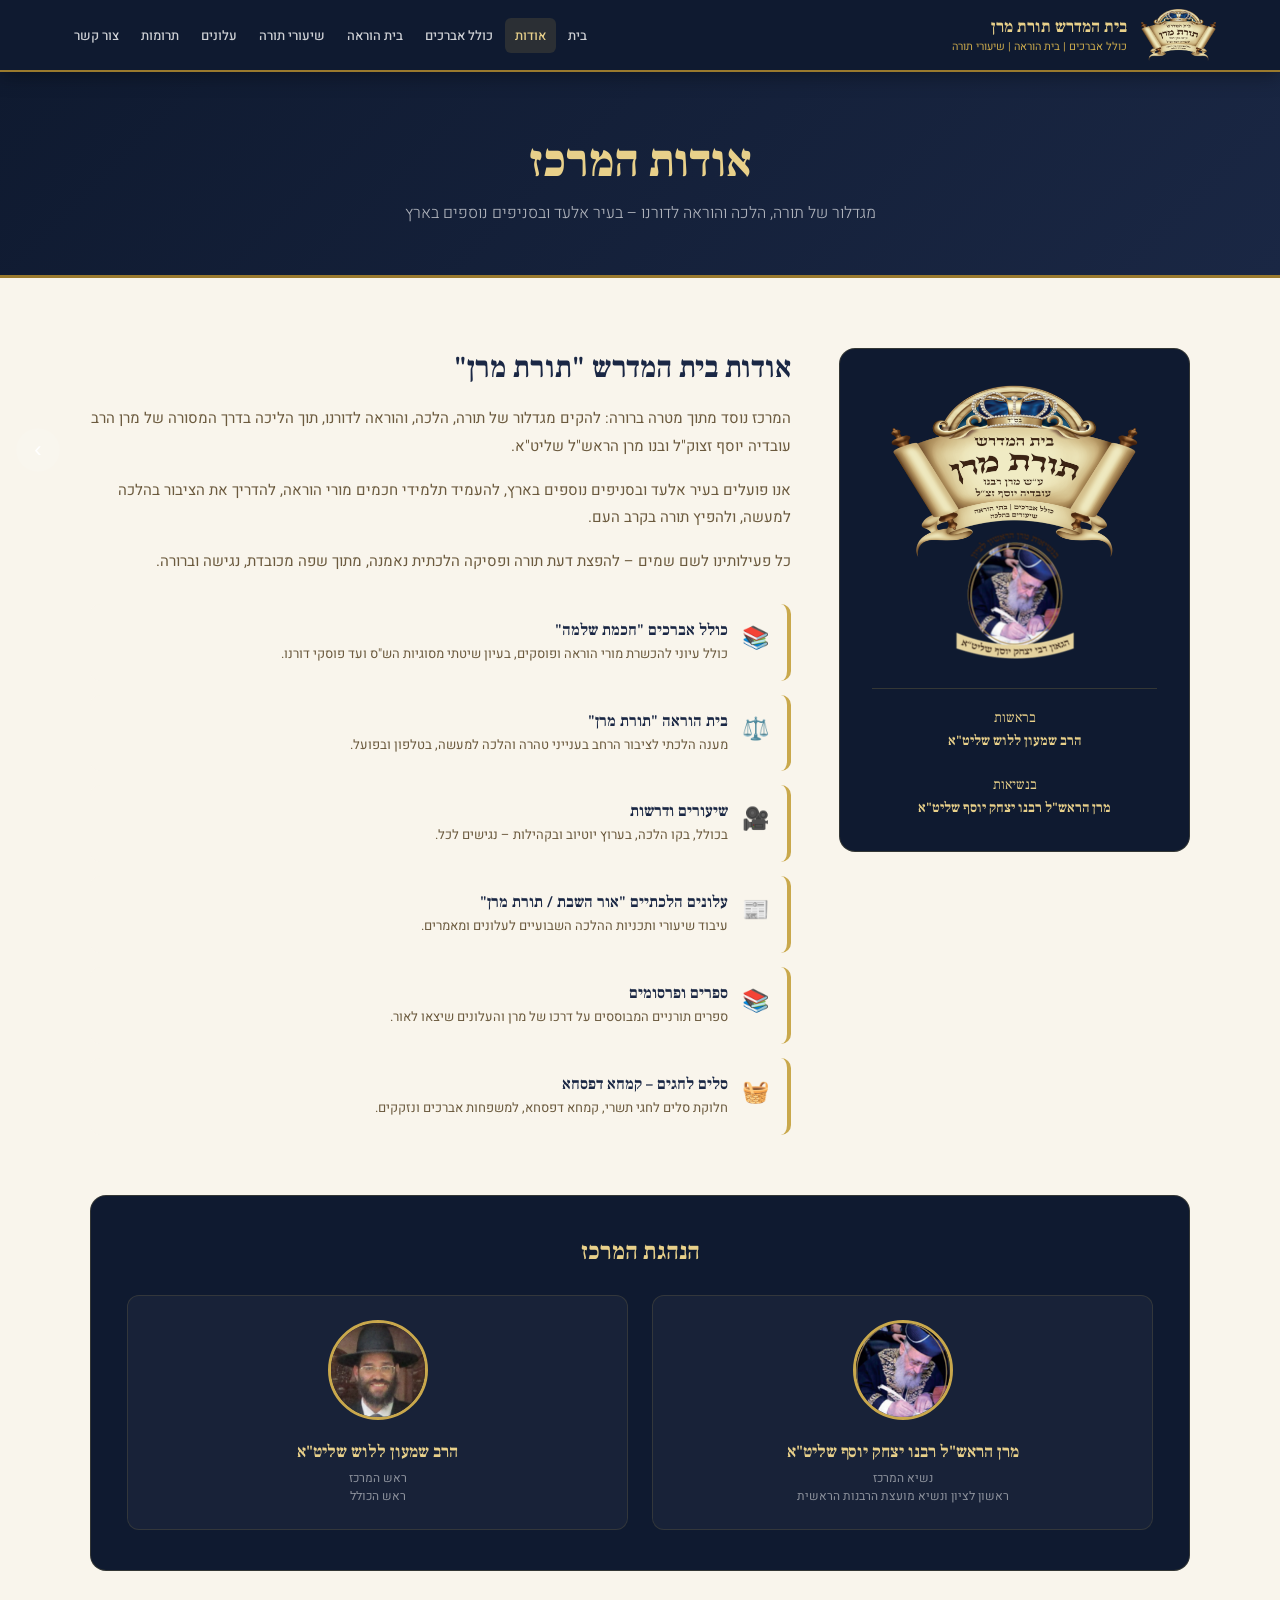
==== pages/about.html @ 1e3ee458 "Reorganize quote-banner sections in multiple pages for consistency" ====
<!DOCTYPE html>
<html lang="he" dir="rtl">
<head>
  <meta charset="UTF-8" />
  <meta name="viewport" content="width=device-width, initial-scale=1.0" />
  <title>אודות – בית המדרש תורת מרן</title>
  <link href="https://fonts.googleapis.com/css2?family=Frank+Ruhl+Libre:wght@300;400;500;700;900&family=Heebo:wght@300;400;500;600&display=swap" rel="stylesheet" />
  <link rel="stylesheet" href="../css/style.css" />
  <style>
    .about-section { padding: 70px 24px; }
    .about-grid {
      display: grid;
      grid-template-columns: 1fr 2fr;
      gap: 48px;
      align-items: start;
      margin-bottom: 60px;
    }
    .about-logo-wrap {
      background: var(--navy-dark);
      border-radius: 16px;
      padding: 32px;
      text-align: center;
      border: 1px solid rgba(201,168,76,0.2);
    }
    .about-logo-wrap img { width: 100%; max-width: 260px; height: auto; }
    .about-rabbi {
      margin-top: 20px;
      border-top: 1px solid rgba(201,168,76,0.2);
      padding-top: 18px;
    }
    .about-rabbi img {
      width: 110px; height: 110px;
      border-radius: 50%;
      object-fit: cover;
      border: 3px solid var(--gold);
      margin-bottom: 10px;
    }
    .about-rabbi p {
      color: var(--gold-light);
      font-family: 'Frank Ruhl Libre', serif;
      font-size: 14px;
      line-height: 1.6;
    }
    .about-text h2 {
      font-family: 'Frank Ruhl Libre', serif;
      font-size: 30px;
      color: var(--navy);
      margin-bottom: 18px;
      font-weight: 700;
    }
    .about-text p {
      font-size: 15px;
      color: var(--text-light);
      line-height: 1.85;
      margin-bottom: 16px;
    }
    .activities-list {
      margin-top: 28px;
      display: flex;
      flex-direction: column;
      gap: 14px;
    }
    .activity-row {
      display: flex;
      gap: 14px;
      align-items: flex-start;
      background: var(--cream);
      border-radius: 10px;
      padding: 16px 18px;
      border-right: 4px solid var(--gold);
    }
    .activity-row .icon { font-size: 22px; flex-shrink: 0; margin-top: 2px; }
    .activity-row h4 {
      font-family: 'Frank Ruhl Libre', serif;
      font-size: 16px;
      color: var(--navy);
      margin-bottom: 4px;
      font-weight: 700;
    }
    .activity-row p { font-size: 13px; color: var(--text-light); line-height: 1.6; margin: 0; }
    .leadership-section {
      background: var(--navy-dark);
      border-radius: 16px;
      padding: 40px 36px;
      margin-top: 48px;
      border: 1px solid rgba(201,168,76,0.2);
    }
    .leadership-section h3 {
      font-family: 'Frank Ruhl Libre', serif;
      font-size: 24px;
      color: var(--gold-light);
      margin-bottom: 28px;
      text-align: center;
    }
    .leaders-grid {
      display: grid;
      grid-template-columns: repeat(auto-fit, minmax(220px, 1fr));
      gap: 24px;
    }
    .leader-card {
      text-align: center;
      background: rgba(255,255,255,0.04);
      border-radius: 12px;
      padding: 24px 20px;
      border: 1px solid rgba(201,168,76,0.15);
    }
    .leader-card img {
      width: 100px; height: 100px;
      border-radius: 50%;
      object-fit: cover;
      border: 3px solid var(--gold);
      margin-bottom: 14px;
    }
    .leader-placeholder {
      width: 100px; height: 100px;
      border-radius: 50%;
      background: rgba(201,168,76,0.1);
      border: 3px solid var(--gold);
      margin: 0 auto 14px;
      display: flex;
      align-items: center;
      justify-content: center;
      font-size: 36px;
    }
    .leader-card h4 {
      font-family: 'Frank Ruhl Libre', serif;
      font-size: 17px;
      color: var(--gold-light);
      margin-bottom: 6px;
    }
    .leader-card p { font-size: 12px; color: rgba(255,255,255,0.5); line-height: 1.5; }
    @media (max-width: 768px) {
      .about-grid { grid-template-columns: 1fr; }
    }
  </style>

  <style>
  /* ══ PHOTO GALLERY SECTION ══ */
  .photos-section {
    padding: 70px 24px 80px;
    background: #ffffff;
  }
  .photos-grid {
    display: grid;
    grid-template-columns: repeat(auto-fill, minmax(260px, 1fr));
    gap: 20px;
    max-width: 1100px;
    margin: 0 auto;
  }
  .photo-card {
    border-radius: 14px;
    overflow: hidden;
    background: #0f1a30;
    border: 1px solid rgba(201,168,76,0.2);
    box-shadow: 0 2px 16px rgba(58,42,16,0.08);
    cursor: pointer;
    transition: transform 0.22s, box-shadow 0.22s;
    animation: fadeInUp 0.5s ease both;
  }
  @keyframes fadeInUp {
    from { opacity:0; transform:translateY(20px); }
    to   { opacity:1; transform:translateY(0); }
  }
  .photo-card:hover {
    transform: translateY(-5px);
    box-shadow: 0 14px 40px rgba(58,42,16,0.16);
    border-color: rgba(201,168,76,0.45);
  }
  .photo-thumb {
    width: 100%;
    aspect-ratio: 4/3;
    object-fit: cover;
    display: block;
    transition: transform 0.35s;
  }
  .photo-card:hover .photo-thumb { transform: scale(1.04); }
  .photo-info {
    padding: 14px 16px 16px;
    background: #fff;
  }
  .photo-info p {
    font-size: 13px;
    color: #6b5a3e;
    margin: 0;
    line-height: 1.5;
    font-family: 'Heebo', sans-serif;
  }
  /* Loading / empty states */
  .photos-loading, .photos-empty {
    text-align: center;
    padding: 50px;
    color: #6b5a3e;
    font-size: 15px;
    grid-column: 1 / -1;
  }
  .photos-spinner {
    width: 36px; height: 36px;
    border: 3px solid rgba(201,168,76,0.2);
    border-top-color: #c9a84c;
    border-radius: 50%;
    animation: spin 0.8s linear infinite;
    margin: 0 auto 14px;
  }
  @keyframes spin { to { transform: rotate(360deg); } }
  /* Lightbox */
  .photo-lightbox {
    display: none; position: fixed; inset: 0;
    background: rgba(10,16,32,0.95); z-index: 9999;
    align-items: center; justify-content: center;
    flex-direction: column; gap: 14px;
  }
  .photo-lightbox.open { display: flex; }
  .photo-lightbox-img {
    max-width: 90vw; max-height: 82vh;
    border-radius: 10px;
    box-shadow: 0 0 80px rgba(0,0,0,0.7);
    object-fit: contain;
  }
  .photo-lightbox-caption {
    color: rgba(255,255,255,0.75);
    font-size: 14px;
    font-family: 'Heebo', sans-serif;
    text-align: center;
    max-width: 600px;
    padding: 0 16px;
  }
  .photo-lightbox-close {
    position: fixed; top: 18px; left: 22px;
    background: rgba(255,255,255,0.1);
    color: #fff; font-size: 20px; border: none;
    border-radius: 50%; width: 40px; height: 40px;
    cursor: pointer; display: flex; align-items: center; justify-content: center;
    transition: background 0.18s; z-index: 10000;
  }
  .photo-lightbox-close:hover { background: rgba(255,255,255,0.25); }
  .photo-lightbox-nav {
    position: fixed; top: 50%; transform: translateY(-50%);
    background: rgba(255,255,255,0.1); color: #fff;
    border: none; font-size: 22px; width: 44px; height: 44px;
    border-radius: 50%; cursor: pointer; display: flex;
    align-items: center; justify-content: center;
    transition: background 0.18s; z-index: 10000;
  }
  .photo-lightbox-nav:hover { background: rgba(201,168,76,0.3); }
  .photo-lightbox-prev { right: 16px; }
  .photo-lightbox-next { left: 16px; }
  @media (max-width: 600px) {
    .photos-grid { grid-template-columns: repeat(2, 1fr); gap: 12px; }
  }
  </style>
</head>
<body>
  <div id="seasonal-banner" style="display:none;"></div>

  <header class="site-header">
    <nav class="navbar">
      <div class="logo">
        <img src="../images/logo.png" alt="תורת מרן" class="logo-img" onerror="this.style.display='none'" />
        <div>
          <span class="logo-text">בית המדרש תורת מרן</span>
          <span class="logo-sub">כולל אברכים | בית הוראה | שיעורי תורה</span>
        </div>
      </div>
      <ul class="nav-links">
        <li><a href="../index.html">בית</a></li>
        <li><a href="about.html" class="active">אודות</a></li>
        <li><a href="kollel.html">כולל אברכים</a></li>
        <li><a href="beit-horaah.html">בית הוראה</a></li>
        <li><a href="shiurim.html">שיעורי תורה</a></li>
        <li><a href="alonot.html">עלונים</a></li>
        <li><a href="donations.html">תרומות</a></li>
        <li><a href="contact.html">צור קשר</a></li>
      </ul>
      <button class="hamburger" onclick="document.getElementById('mobileMenu').classList.toggle('open')">☰</button>
    </nav>
    <div class="mobile-menu" id="mobileMenu">
      <a href="../index.html">בית</a>
      <a href="about.html">אודות</a>
      <a href="kollel.html">כולל אברכים</a>
      <a href="beit-horaah.html">בית הוראה</a>
      <a href="shiurim.html">שיעורי תורה</a>
      <a href="alonot.html">עלונים</a>
      <a href="donations.html">תרומות</a>
      <a href="contact.html">צור קשר</a>
    </div>
  </header>

  <div class="page-hero">
    <h1>אודות המרכז</h1>
    <p>מגדלור של תורה, הלכה והוראה לדורנו – בעיר אלעד ובסניפים נוספים בארץ</p>
  </div>

  <section class="about-section">
    <div class="container">

      <div class="about-grid">
        <div class="about-logo-wrap">
          <img src="../images/logo-full.png" alt="תורת מרן" onerror="this.src='../images/logo.png'" />
          <div class="about-rabbi">
            <img src="../images/h.png" alt="הרב שמעון ללוש" onerror="this.style.display='none'" />
            <p>
              בראשות<br/>
              <strong>הרב שמעון ללוש שליט"א</strong><br/>
              <br/>
              בנשיאות<br/>
              <strong>מרן הראש"ל רבנו יצחק יוסף שליט"א</strong>
            </p>
          </div>
        </div>

        <div class="about-text">
          <h2>אודות בית המדרש "תורת מרן"</h2>
          <p data-cms="about_p1">
            המרכז נוסד מתוך מטרה ברורה: להקים מגדלור של תורה, הלכה, והוראה לדורנו, תוך הליכה
            בדרך המסורה של מרן הרב עובדיה יוסף זצוק"ל ובנו מרן הראש"ל שליט"א.
          </p>
          <p>
            אנו פועלים בעיר אלעד ובסניפים נוספים בארץ, להעמיד תלמידי חכמים מורי הוראה,
            להדריך את הציבור בהלכה למעשה, ולהפיץ תורה בקרב העם.
          </p>
          <p>
            כל פעילותינו לשם שמים – להפצת דעת תורה ופסיקה הלכתית נאמנה, מתוך שפה מכובדת,
            נגישה וברורה.
          </p>

          <div class="activities-list">
            <div class="activity-row">
              <div class="icon">📚</div>
              <div>
                <h4>כולל אברכים "חכמת שלמה"</h4>
                <p>כולל עיוני להכשרת מורי הוראה ופוסקים, בעיון שיטתי מסוגיות הש"ס ועד פוסקי דורנו.</p>
              </div>
            </div>
            <div class="activity-row">
              <div class="icon">⚖️</div>
              <div>
                <h4>בית הוראה "תורת מרן"</h4>
                <p>מענה הלכתי לציבור הרחב בענייני טהרה והלכה למעשה, בטלפון ובפועל.</p>
              </div>
            </div>
            <div class="activity-row">
              <div class="icon">🎥</div>
              <div>
                <h4>שיעורים ודרשות</h4>
                <p>בכולל, בקו הלכה, בערוץ יוטיוב ובקהילות – נגישים לכל.</p>
              </div>
            </div>
            <div class="activity-row">
              <div class="icon">📰</div>
              <div>
                <h4>עלונים הלכתיים "אור השבת / תורת מרן"</h4>
                <p>עיבוד שיעורי ותכניות ההלכה השבועיים לעלונים ומאמרים.</p>
              </div>
            </div>
            <div class="activity-row">
              <div class="icon">📚</div>
              <div>
                <h4>ספרים ופרסומים</h4>
                <p>ספרים תורניים המבוססים על דרכו של מרן והעלונים שיצאו לאור.</p>
              </div>
            </div>
            <div class="activity-row">
              <div class="icon">🧺</div>
              <div>
                <h4>סלים לחגים – קמחא דפסחא</h4>
                <p>חלוקת סלים לחגי תשרי, קמחא דפסחא, למשפחות אברכים ונזקקים.</p>
              </div>
            </div>
          </div>
        </div>
      </div>

      <div class="leadership-section">
        <h3>הנהגת המרכז</h3>
        <div class="leaders-grid">
          <div class="leader-card">
            <img src="../images/hh.png" alt="מרן הראש"ל" onerror="this.style.display='none'; this.nextElementSibling.style.display='flex';" />
            <div class="leader-placeholder" style="display:none;">
                <img src="../images/hh.png" alt="מרן הראש"ל" />
            </div>
            <h4>מרן הראש"ל רבנו יצחק יוסף שליט"א</h4>
            <p>נשיא המרכז<br/>ראשון לציון ונשיא מועצת הרבנות הראשית</p>
          </div>
          <div class="leader-card">
            <img src="../images/h.jpg" alt="הרב שמעון ללוש" onerror="this.style.display='none'; this.nextElementSibling.style.display='flex';" />
            <div class="leader-placeholder" style="display:none;">
                <img src="../images/h.jpg" alt="הרב שמעון ללוש" />
            </div>
            <h4>הרב שמעון ללוש שליט"א</h4>
            <p>ראש המרכז<br/>ראש הכולל</p>
          </div>
        </div>
      </div>

    </div>
  </section><button class="photo-lightbox-nav photo-lightbox-next" onclick="navLightbox(-1)">&#8250;</button>
  </div>


  <!-- ══ גלריית תמונות ══ -->
  <section class="photos-section" id="photosSection" style="display:none">
    <div class="container">
      <div class="section-title">
        <span class="ornament">❧</span>
        <h2>גלריית תמונות</h2>
        <span class="ornament">❧</span>
      </div>
      <div class="photos-grid" id="photosGrid">
        <div class="photos-loading">
          <div class="photos-spinner"></div>
          <p>טוען תמונות...</p>
        </div>
      </div>
    </div>
  </section>

  <!-- Photo Lightbox -->
  <div class="photo-lightbox" id="photoLightbox">
    <button class="photo-lightbox-close" onclick="closeLightbox()">✕</button>
    <button class="photo-lightbox-nav photo-lightbox-prev" onclick="navLightbox(1)">&#8249;</button>
    <img class="photo-lightbox-img" id="lightboxImg" src="" alt="" />
    <div class="photo-lightbox-caption" id="lightboxCaption"></div>

  <section class="quote-banner">
    <div class="container">
      <blockquote>
        "ואהבת לרעך כמוך"
        <cite>– ויקרא יט, יח</cite>
      </blockquote>
    </div>
  </section><footer class="site-footer">
    <div class="container">
      <div class="footer-logo">בית המדרש תורת מרן</div>
      <p class="footer-tagline">מרכז תורני-הלכתי בעיר אלעד</p>
      <div class="footer-links">
        <a href="../index.html">בית</a>
        <a href="about.html">אודות</a>
        <a href="shiurim.html">שיעורים</a>
        <a href="alonot.html">עלונים</a>
        <a href="donations.html">תרומות</a>
        <a href="contact.html">צור קשר</a>
      </div>
      <p class="footer-copy">טלפון: 03-313-7547 | <a href="mailto:toratmaran033137547@gmail.com">toratmaran033137547@gmail.com</a></p>
    </div>
  </footer>


  <script>
  // ══ גלריית תמונות – about ══
  (function() {
    const PAGE_KEY   = 'about';
    const IMAGES_CSV = 'https://docs.google.com/spreadsheets/d/e/2PACX-1vS-o4pDAAROiApJOKr16R1hsAQuiH7ccgVjTMAn-ZsYzy0AW2-geNGnjv5qLjwx9sRQc_0GjUar5Hw9/pub?gid=294437223&single=true&output=csv';
    let galleryItems = [];
    let currentIdx   = 0;

    function parseCSVLine(line) {
      const r=[]; let c='',q=false;
      for(let i=0;i<line.length;i++){
        const ch=line[i];
        if(ch==='"'){if(q&&line[i+1]==='"'){c+='"';i++;}else q=!q;}
        else if(ch===','&&!q){r.push(c);c='';}
        else c+=ch;
      }
      r.push(c); return r;
    }

    function toDirectUrl(url) {
      const m = url.match(/\/file\/d\/([a-zA-Z0-9_-]+)/);
      if (m) return 'https://images.weserv.nl/?url=drive.google.com/uc%3Fexport%3Dview%26id%3D' + m[1] + '&w=900&q=85';
      return url;
    }

    window.openLightboxPhoto = function(idx) {
      currentIdx = idx;
      const item = galleryItems[idx];
      document.getElementById('lightboxImg').src = item.url;
      document.getElementById('lightboxCaption').textContent = item.alt;
      document.getElementById('photoLightbox').classList.add('open');
    };
    window.closeLightbox = function() {
      document.getElementById('photoLightbox').classList.remove('open');
    };
    window.navLightbox = function(dir) {
      currentIdx = (currentIdx + dir + galleryItems.length) % galleryItems.length;
      const item = galleryItems[currentIdx];
      document.getElementById('lightboxImg').src = item.url;
      document.getElementById('lightboxCaption').textContent = item.alt;
    };
    document.getElementById('photoLightbox').addEventListener('click', function(e){
      if(e.target===this) closeLightbox();
    });
    document.addEventListener('keydown', function(e){
      if(!document.getElementById('photoLightbox').classList.contains('open')) return;
      if(e.key==='Escape') closeLightbox();
      if(e.key==='ArrowRight') navLightbox(1);
      if(e.key==='ArrowLeft') navLightbox(-1);
    });

    async function loadPhotos() {
      try {
        const res = await fetch(IMAGES_CSV + '&t=' + Date.now());
        if (!res.ok) return;
        const lines = (await res.text()).trim().split(/\r?\n/);
        const rows = lines.slice(1)
          .map(l => parseCSVLine(l))
          .filter(c => (c[0]||'').trim().toLowerCase() === PAGE_KEY && (c[1]||'').trim())
          .sort((a,b) => parseInt(a[3]||99) - parseInt(b[3]||99));

        if (!rows.length) return;

        document.getElementById('photosSection').style.display = 'block';
        const grid = document.getElementById('photosGrid');
        grid.innerHTML = '';

        galleryItems = rows.map(row => ({
          url: toDirectUrl((row[1]||'').trim()),
          alt: (row[2]||'').trim()
        }));

        galleryItems.forEach((item, i) => {
          const card = document.createElement('div');
          card.className = 'photo-card';
          card.style.animationDelay = (i * 0.07) + 's';
          card.innerHTML = '<img class="photo-thumb" src="' + item.url + '" alt="' + item.alt + '" loading="lazy"'
            + ' onerror="this.closest(&apos;.photo-card&apos;).style.display=&apos;none&apos;" />'
            + (item.alt ? '<div class="photo-info"><p>' + item.alt + '</p></div>' : '');
          card.addEventListener('click', () => openLightboxPhoto(i));
          grid.appendChild(card);
        });
      } catch(e) {
        document.getElementById('photosSection').style.display = 'none';
      }
    }

    loadPhotos();
  })();
  </script>
  <script src="../cms.js"></script>
</body>
</html>
---- css/style.css ----
/* ════════════════════════════════════════
   CSS משותף – בית המדרש תורת מרן
   ════════════════════════════════════════ */

:root {
  --gold:        #c9a84c;
  --gold-light:  #e8d08a;
  --gold-dark:   #9a7a2e;
  --navy:        #1a2744;
  --navy-dark:   #0f1a30;
  --navy-mid:    #243057;
  --cream:       #f9f5ec;
  --cream-dark:  #f0e8d0;
  --text:        #2a1f0e;
  --text-light:  #6b5a3e;
  --white:       #ffffff;
}

* { margin: 0; padding: 0; box-sizing: border-box; }

body {
  font-family: 'Heebo', sans-serif;
  background: var(--cream);
  color: var(--text);
  direction: rtl;
}

/* ── HEADER ── */
.site-header {
  background: var(--navy-dark);
  position: sticky;
  top: 0;
  z-index: 100;
  box-shadow: 0 2px 20px rgba(0,0,0,0.4);
  border-bottom: 2px solid var(--gold-dark);
}
.navbar {
  max-width: 1200px;
  margin: 0 auto;
  padding: 0 24px;
  display: flex;
  align-items: center;
  justify-content: space-between;
  height: 70px;
}
.logo { display: flex; align-items: center; gap: 14px; }
.logo-img { height: 52px; width: auto; }
.logo-text {
  font-family: 'Frank Ruhl Libre', serif;
  font-size: 17px;
  font-weight: 700;
  color: var(--gold-light);
  display: block;
}
.logo-sub {
  font-size: 11px;
  color: var(--gold);
  font-weight: 400;
  display: block;
}
.nav-links { display: flex; list-style: none; gap: 2px; }
.nav-links a {
  text-decoration: none;
  color: rgba(255,255,255,0.8);
  font-size: 13px;
  font-weight: 500;
  padding: 8px 10px;
  border-radius: 6px;
  transition: all 0.18s;
  white-space: nowrap;
}
.nav-links a:hover, .nav-links a.active {
  background: rgba(201,168,76,0.15);
  color: var(--gold-light);
}
.hamburger {
  display: none;
  background: none;
  border: none;
  color: var(--gold-light);
  font-size: 24px;
  cursor: pointer;
}
.mobile-menu {
  display: none;
  flex-direction: column;
  background: var(--navy-dark);
  border-top: 1px solid rgba(201,168,76,0.2);
}
.mobile-menu.open { display: flex; }
.mobile-menu a {
  color: rgba(255,255,255,0.85);
  text-decoration: none;
  padding: 14px 24px;
  font-size: 15px;
  border-bottom: 1px solid rgba(255,255,255,0.05);
}

/* ── PAGE HERO ── */
.page-hero {
  background: linear-gradient(135deg, var(--navy-dark), var(--navy));
  padding: 60px 24px 50px;
  text-align: center;
  border-bottom: 3px solid var(--gold-dark);
}
.page-hero h1 {
  font-family: 'Frank Ruhl Libre', serif;
  font-size: clamp(28px, 5vw, 46px);
  font-weight: 900;
  color: var(--gold-light);
  margin-bottom: 10px;
}
.page-hero p {
  color: rgba(255,255,255,0.65);
  font-size: 16px;
  font-weight: 300;
}

/* ── CONTAINER ── */
.container { max-width: 1100px; margin: 0 auto; }

/* ── SECTION TITLE ── */
.section-title { text-align: center; margin-bottom: 48px; }
.section-title h2 {
  font-family: 'Frank Ruhl Libre', serif;
  font-size: clamp(24px, 4vw, 34px);
  font-weight: 700;
  color: var(--navy);
  margin-bottom: 8px;
}
.section-title .ornament { color: var(--gold); font-size: 20px; margin: 0 10px; }
.section-title p { color: var(--text-light); font-size: 15px; max-width: 500px; margin: 0 auto; }

/* ── BUTTONS ── */
.btn-primary {
  background: linear-gradient(135deg, var(--gold-dark), var(--gold));
  color: var(--navy-dark);
  text-decoration: none;
  padding: 13px 32px;
  border-radius: 50px;
  font-size: 15px;
  font-weight: 700;
  font-family: 'Heebo', sans-serif;
  transition: all 0.22s;
  box-shadow: 0 4px 18px rgba(201,168,76,0.3);
  border: none;
  cursor: pointer;
  display: inline-block;
}
.btn-primary:hover { transform: translateY(-2px); box-shadow: 0 8px 28px rgba(201,168,76,0.4); }

.btn-secondary {
  background: transparent;
  color: var(--gold-dark);
  text-decoration: none;
  padding: 12px 32px;
  border-radius: 50px;
  font-size: 15px;
  font-weight: 600;
  font-family: 'Heebo', sans-serif;
  border: 1.5px solid rgba(201,168,76,0.5);
  transition: all 0.22s;
  display: inline-block;
}
.btn-secondary:hover { border-color: var(--gold); background: rgba(201,168,76,0.08); }

/* ── QUOTE BANNER ── */
.quote-banner {
  background: linear-gradient(135deg, var(--navy-dark), var(--navy));
  padding: 55px 24px;
  text-align: center;
}
.quote-banner blockquote {
  font-family: 'Frank Ruhl Libre', serif;
  font-size: clamp(20px, 3.5vw, 32px);
  color: var(--gold-light);
  font-weight: 700;
}
.quote-banner cite {
  display: block;
  font-size: 13px;
  color: rgba(255,255,255,0.45);
  font-style: normal;
  margin-top: 8px;
  font-family: 'Heebo', sans-serif;
}

/* ── CONTACT ── */
.contact-section { padding: 70px 24px; }
.contact-grid {
  display: grid;
  grid-template-columns: 1fr 1.5fr;
  gap: 48px;
  align-items: start;
}
.contact-info h2 {
  font-family: 'Frank Ruhl Libre', serif;
  font-size: 26px;
  color: var(--navy);
  margin-bottom: 14px;
}
.contact-info p { color: var(--text-light); line-height: 1.7; margin-bottom: 24px; font-size: 15px; }
.contact-detail {
  display: flex;
  align-items: center;
  gap: 12px;
  margin-bottom: 14px;
  font-size: 15px;
  color: var(--text);
}
.contact-detail .icon { font-size: 20px; }

.contact-form {
  background: var(--white);
  border-radius: 16px;
  padding: 36px 32px;
  box-shadow: 0 4px 24px rgba(58,42,16,0.08);
  border: 1px solid rgba(201,168,76,0.15);
}
.form-group { margin-bottom: 18px; }
.form-group label {
  display: block;
  font-size: 13px;
  font-weight: 600;
  color: var(--text);
  margin-bottom: 7px;
}
.form-group input,
.form-group select,
.form-group textarea {
  width: 100%;
  border: 1.5px solid rgba(201,168,76,0.25);
  background: var(--cream);
  padding: 11px 14px;
  border-radius: 8px;
  font-size: 14px;
  font-family: 'Heebo', sans-serif;
  color: var(--text);
  outline: none;
  transition: border 0.18s;
  direction: rtl;
}
.form-group input:focus,
.form-group select:focus,
.form-group textarea:focus { border-color: var(--gold); background: #fff; }
.form-group textarea { height: 130px; resize: vertical; }
.form-submit { width: 100%; margin-top: 6px; }
.success-message {
  background: #e8f5e9;
  color: #2e7d32;
  border-radius: 8px;
  padding: 14px;
  margin-top: 14px;
  font-size: 14px;
  text-align: center;
}

/* ── FOOTER ── */
.site-footer {
  background: var(--navy-dark);
  padding: 44px 24px 24px;
  text-align: center;
  border-top: 2px solid var(--gold-dark);
}
.footer-logo {
  font-family: 'Frank Ruhl Libre', serif;
  font-size: 19px;
  color: var(--gold-light);
  margin-bottom: 6px;
}
.footer-tagline { font-size: 12px; color: rgba(255,255,255,0.5); margin-bottom: 18px; }
.footer-links {
  display: flex;
  flex-wrap: wrap;
  justify-content: center;
  gap: 6px 18px;
  margin-bottom: 20px;
}
.footer-links a { color: rgba(255,255,255,0.55); text-decoration: none; font-size: 13px; transition: color 0.18s; }
.footer-links a:hover { color: var(--gold); }
.footer-copy { font-size: 11px; color: rgba(255,255,255,0.3); }
.footer-copy a { color: var(--gold-dark); }

/* ── VIDEO LIGHTBOX ── */
.video-lightbox {
  display: none;
  position: fixed;
  inset: 0;
  background: rgba(0,0,0,0.92);
  z-index: 999;
  align-items: center;
  justify-content: center;
}
.video-lightbox.open { display: flex; }
.lightbox-inner {
  position: relative;
  width: min(900px, 94vw);
  aspect-ratio: 16/9;
}
.lightbox-inner iframe { width: 100%; height: 100%; border: none; border-radius: 8px; }
.lightbox-close {
  position: absolute;
  top: -40px;
  left: 0;
  background: none;
  border: none;
  color: white;
  font-size: 28px;
  cursor: pointer;
}

/* ── SHIURIM ── */
.shiurim-section { padding: 70px 24px; }
.shiurim-grid {
  display: grid;
  grid-template-columns: repeat(auto-fill, minmax(300px, 1fr));
  gap: 24px;
}
.shiur-card {
  background: var(--white);
  border-radius: 14px;
  overflow: hidden;
  border: 1px solid rgba(201,168,76,0.15);
  transition: all 0.25s;
  box-shadow: 0 2px 12px rgba(58,42,16,0.06);
}
.shiur-card:hover { transform: translateY(-4px); box-shadow: 0 10px 32px rgba(58,42,16,0.12); }
.video-container {
  position: relative;
  padding-top: 56.25%;
  background: var(--navy-dark);
  overflow: hidden;
}
.video-placeholder {
  position: absolute;
  inset: 0;
  display: flex;
  flex-direction: column;
  align-items: center;
  justify-content: center;
  gap: 8px;
  color: rgba(255,255,255,0.4);
  font-size: 13px;
}
.play-icon { font-size: 36px; color: var(--gold); }
.shiur-info { padding: 18px 20px; }
.shiur-info h3 {
  font-family: 'Frank Ruhl Libre', serif;
  font-size: 16px;
  color: var(--navy);
  margin-bottom: 8px;
  font-weight: 700;
}
.shiur-info p { font-size: 13px; color: var(--text-light); line-height: 1.6; }
.meta-tags { display: flex; flex-wrap: wrap; gap: 6px; margin-bottom: 8px; }
.meta-tag {
  background: var(--cream);
  border: 1px solid rgba(201,168,76,0.22);
  border-radius: 20px;
  padding: 2px 10px;
  font-size: 11px;
  color: var(--text-light);
}
.meta-tag.lecturer { border-color: rgba(201,168,76,0.5); color: var(--gold-dark); background: #fdf9ec; }

/* ── CONTROLS BAR ── */
.controls-bar {
  background: var(--white);
  border-bottom: 1px solid rgba(201,168,76,0.2);
  padding: 14px 0;
  position: sticky;
  top: 70px;
  z-index: 50;
  box-shadow: 0 2px 10px rgba(58,42,16,0.06);
}
.controls-inner {
  max-width: 1100px;
  margin: 0 auto;
  padding: 0 24px;
  display: flex;
  flex-wrap: wrap;
  gap: 10px;
  align-items: center;
  justify-content: space-between;
}
.controls-right { display: flex; flex-wrap: wrap; gap: 8px; align-items: center; }
.controls-label { font-size: 13px; color: var(--text-light); font-weight: 600; }
.sort-btn-group {
  display: flex;
  gap: 3px;
  background: var(--cream);
  border: 1px solid rgba(201,168,76,0.25);
  border-radius: 8px;
  padding: 3px;
}
.sort-btn {
  border: none;
  background: transparent;
  padding: 6px 12px;
  border-radius: 6px;
  font-size: 13px;
  font-family: 'Heebo', sans-serif;
  cursor: pointer;
  color: var(--text-light);
  transition: all 0.18s;
}
.sort-btn.active { background: var(--gold); color: var(--navy-dark); font-weight: 700; }
.filter-select, .search-input {
  border: 1px solid rgba(201,168,76,0.3);
  background: var(--cream);
  padding: 8px 12px;
  border-radius: 8px;
  font-size: 13px;
  font-family: 'Heebo', sans-serif;
  color: var(--text);
  outline: none;
  transition: border 0.18s;
  direction: rtl;
}
.filter-select:focus, .search-input:focus { border-color: var(--gold); }
.search-input { min-width: 180px; }
.filter-select { min-width: 150px; }
.results-count { font-size: 13px; color: var(--text-light); white-space: nowrap; }
.load-more-wrap { display: flex; justify-content: center; padding: 16px 0 48px; }
.load-more-btn {
  background: var(--navy);
  color: var(--gold-light);
  border: none;
  padding: 13px 40px;
  border-radius: 50px;
  font-size: 15px;
  font-family: 'Heebo', sans-serif;
  font-weight: 700;
  cursor: pointer;
  transition: all 0.2s;
}
.load-more-btn:hover { background: var(--gold); color: var(--navy-dark); }

/* ── STATES ── */
.loading-state, .empty-state, .error-state {
  text-align: center;
  padding: 60px 20px;
  grid-column: 1/-1;
}
.loading-spinner {
  width: 44px; height: 44px;
  border: 3px solid rgba(201,168,76,0.2);
  border-top-color: var(--gold);
  border-radius: 50%;
  animation: spin 0.8s linear infinite;
  margin: 0 auto 16px;
}
@keyframes spin { to { transform: rotate(360deg); } }
.loading-state p, .empty-state p { color: var(--text-light); font-size: 16px; }
.error-state p { color: #c0392b; }
.retry-btn {
  margin-top: 14px;
  background: var(--navy);
  color: var(--gold-light);
  border: none;
  padding: 10px 28px;
  border-radius: 50px;
  font-size: 14px;
  font-family: 'Heebo', sans-serif;
  cursor: pointer;
}

/* ── RESPONSIVE ── */
@media (max-width: 768px) {
  .nav-links { display: none; }
  .hamburger { display: block; }
  .contact-grid { grid-template-columns: 1fr; }
  .search-input, .filter-select { min-width: 0; width: 100%; }
  .controls-right { flex-direction: column; align-items: flex-start; }
}
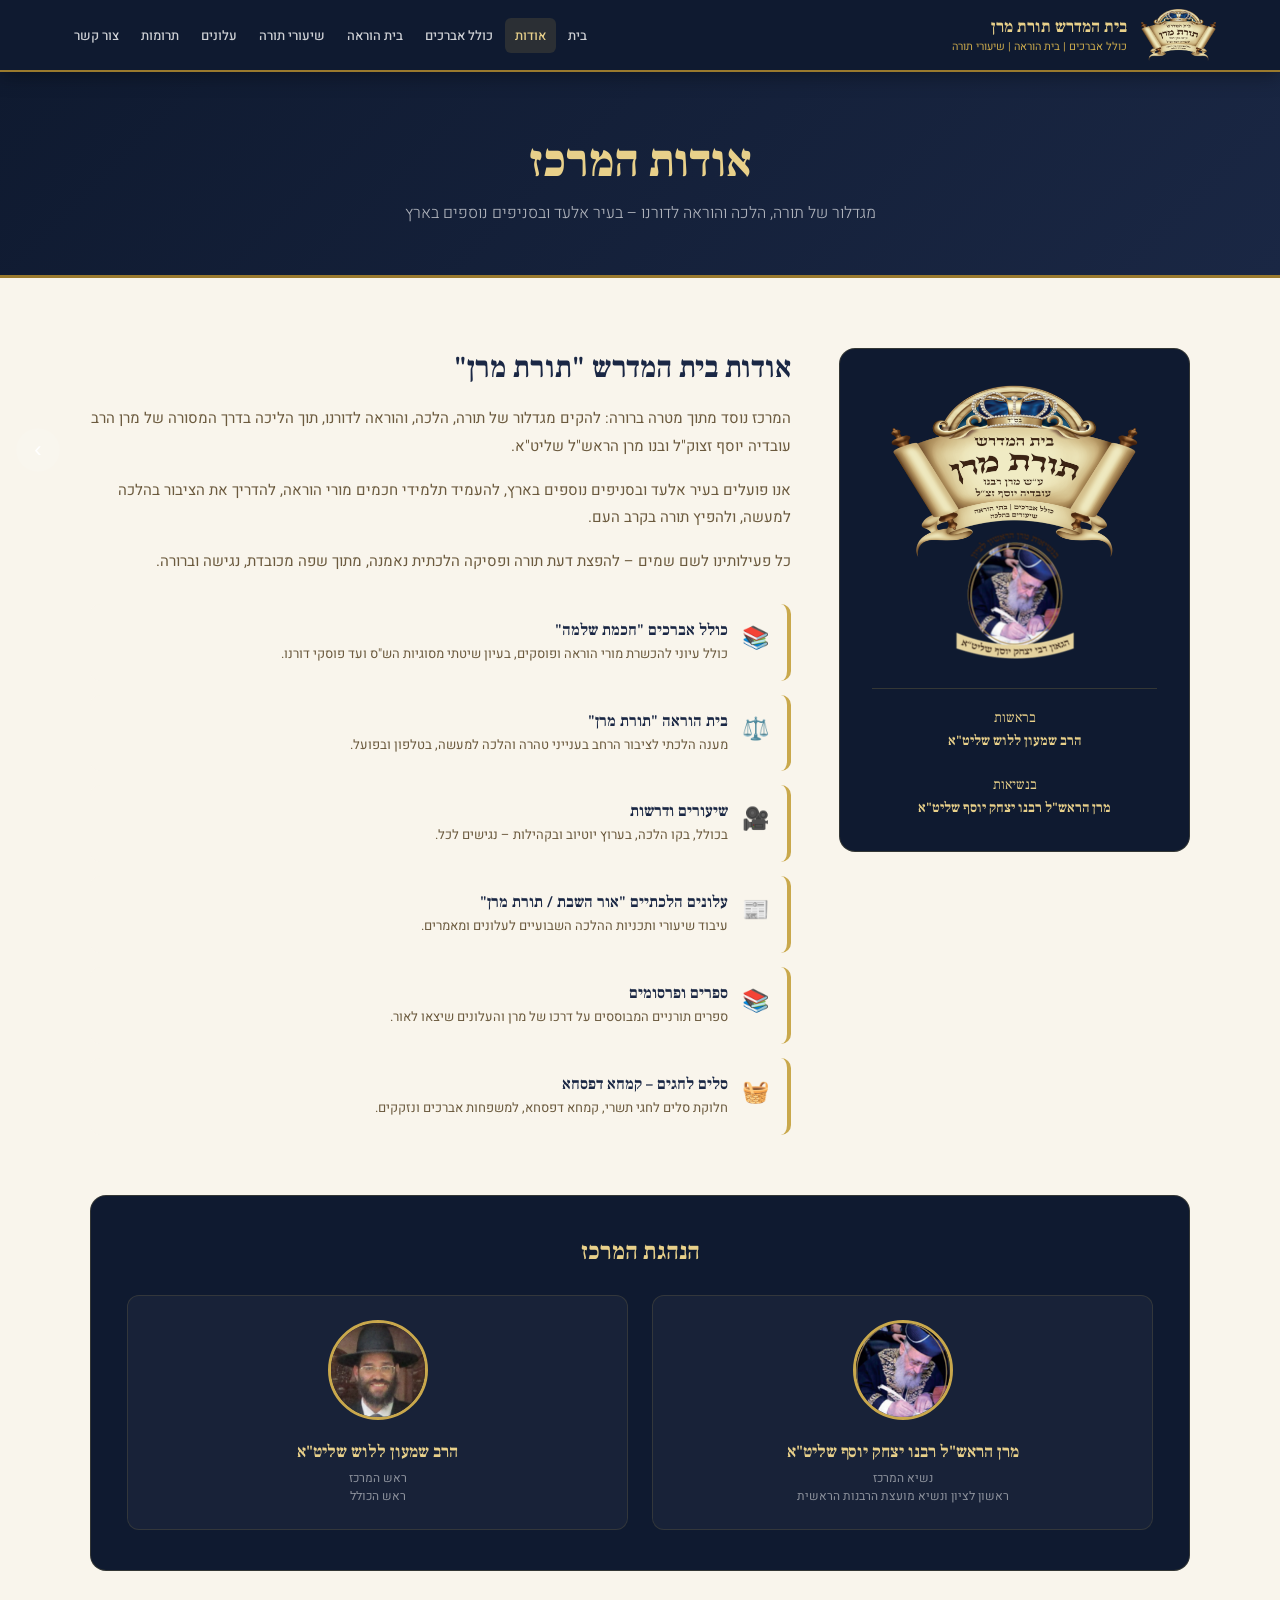
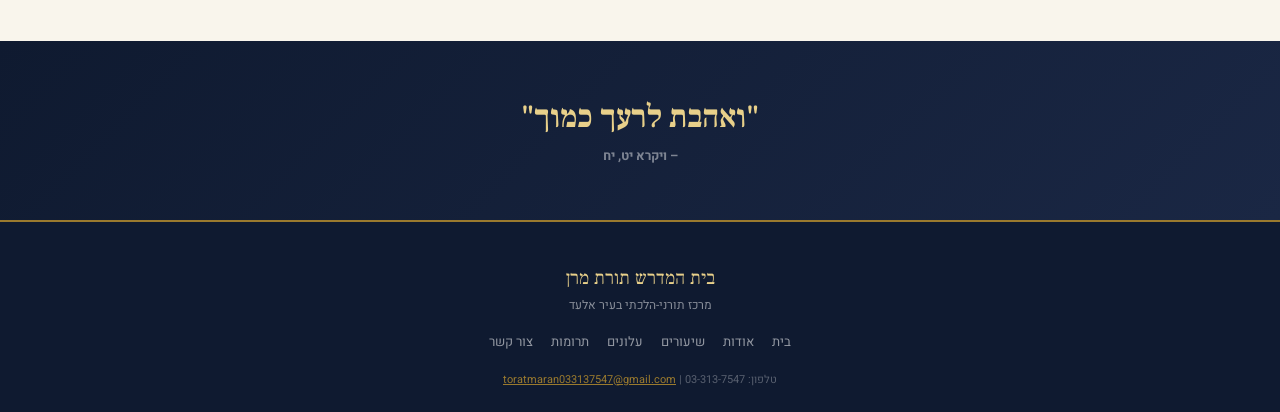
==== commit 1fe5c03e: "Reorganize quote-banner sections in about, beit-horaah, donations, and kollel pages for consistency" ====
--- a/pages/about.html
+++ b/pages/about.html
@@ -421,29 +421,7 @@
     <img class="photo-lightbox-img" id="lightboxImg" src="" alt="" />
     <div class="photo-lightbox-caption" id="lightboxCaption"></div>
 
-  <section class="quote-banner">
-    <div class="container">
-      <blockquote>
-        "ואהבת לרעך כמוך"
-        <cite>– ויקרא יט, יח</cite>
-      </blockquote>
-    </div>
-  </section><footer class="site-footer">
-    <div class="container">
-      <div class="footer-logo">בית המדרש תורת מרן</div>
-      <p class="footer-tagline">מרכז תורני-הלכתי בעיר אלעד</p>
-      <div class="footer-links">
-        <a href="../index.html">בית</a>
-        <a href="about.html">אודות</a>
-        <a href="shiurim.html">שיעורים</a>
-        <a href="alonot.html">עלונים</a>
-        <a href="donations.html">תרומות</a>
-        <a href="contact.html">צור קשר</a>
-      </div>
-      <p class="footer-copy">טלפון: 03-313-7547 | <a href="mailto:toratmaran033137547@gmail.com">toratmaran033137547@gmail.com</a></p>
-    </div>
-  </footer>
-
+  </div><!-- /photo-lightbox -->
 
   <script>
   // ══ גלריית תמונות – about ══
@@ -536,5 +514,29 @@
   })();
   </script>
   <script src="../cms.js"></script>
+
+  <section class="quote-banner">
+    <div class="container">
+      <blockquote>
+        "ואהבת לרעך כמוך"
+        <cite>– ויקרא יט, יח</cite>
+      </blockquote>
+    </div>
+  </section><footer class="site-footer">
+    <div class="container">
+      <div class="footer-logo">בית המדרש תורת מרן</div>
+      <p class="footer-tagline">מרכז תורני-הלכתי בעיר אלעד</p>
+      <div class="footer-links">
+        <a href="../index.html">בית</a>
+        <a href="about.html">אודות</a>
+        <a href="shiurim.html">שיעורים</a>
+        <a href="alonot.html">עלונים</a>
+        <a href="donations.html">תרומות</a>
+        <a href="contact.html">צור קשר</a>
+      </div>
+      <p class="footer-copy">טלפון: 03-313-7547 | <a href="mailto:toratmaran033137547@gmail.com">toratmaran033137547@gmail.com</a></p>
+    </div>
+  </footer>
+
 </body>
 </html>
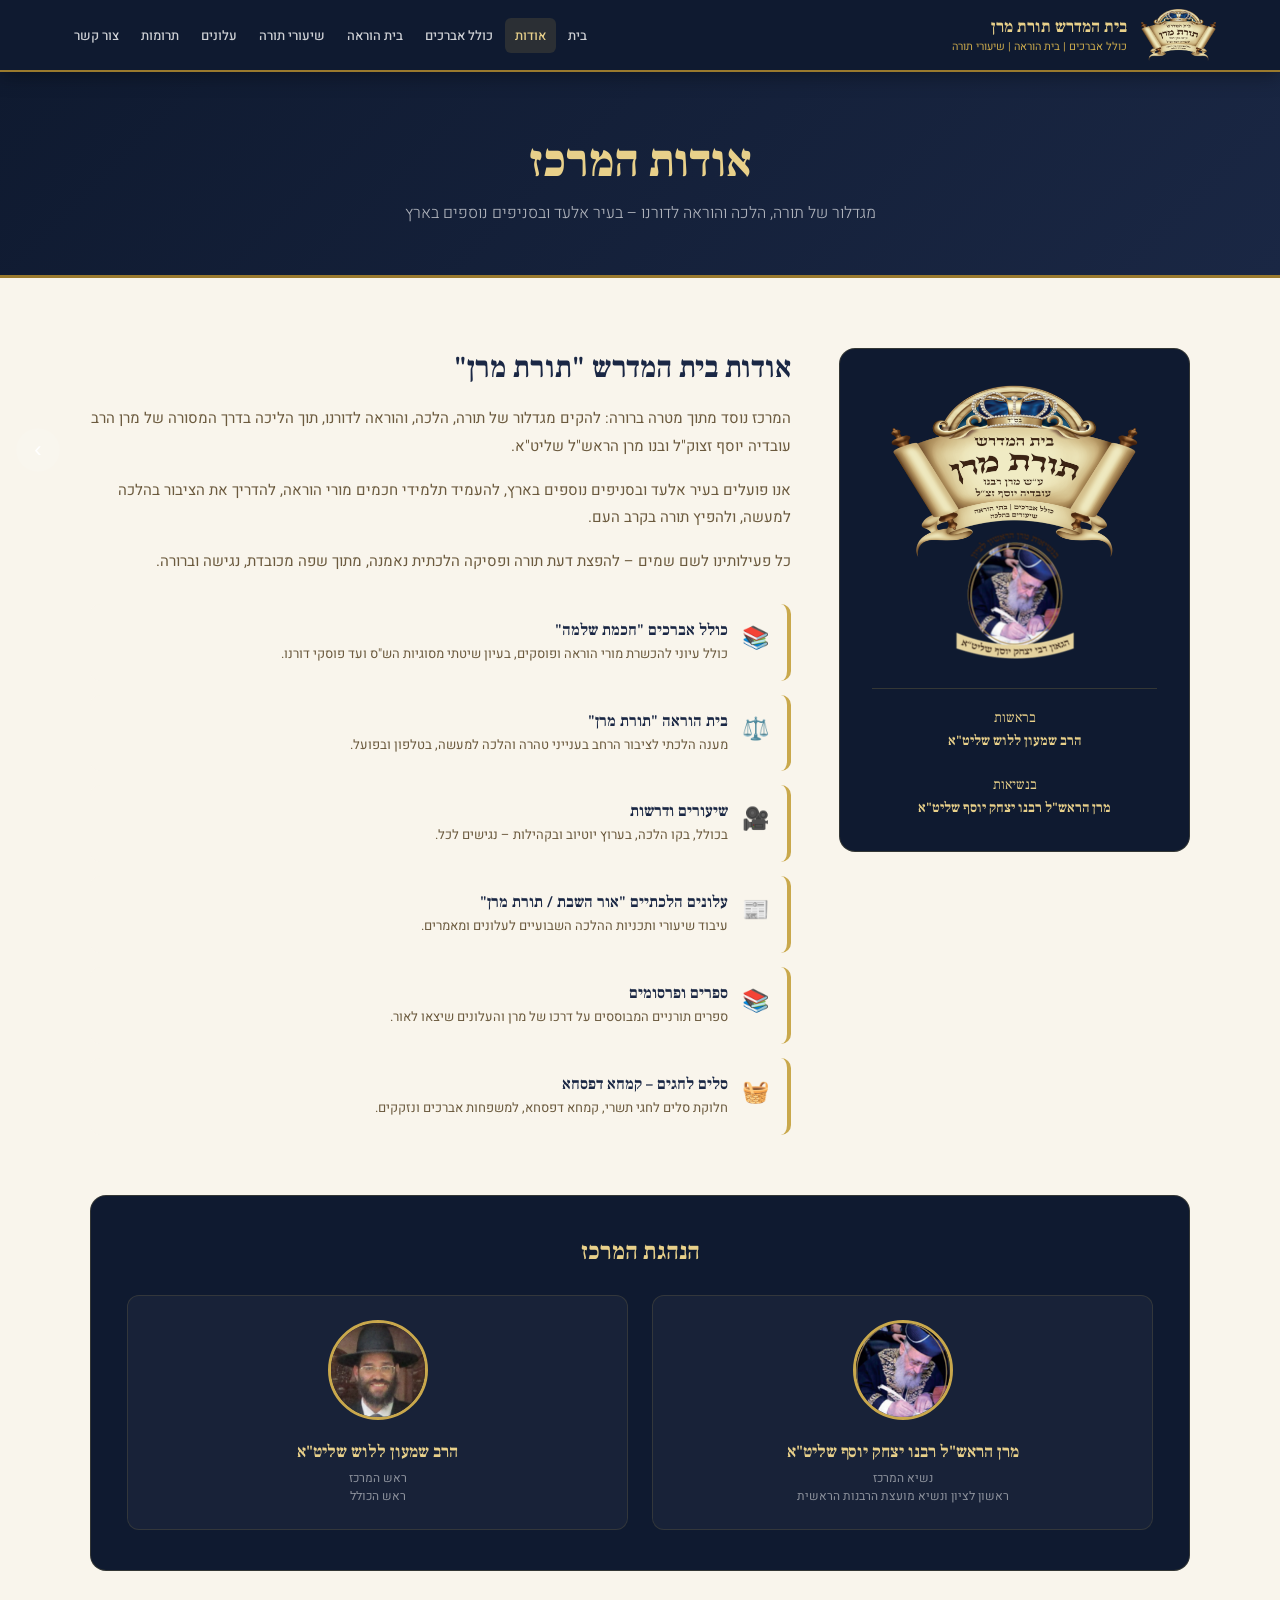
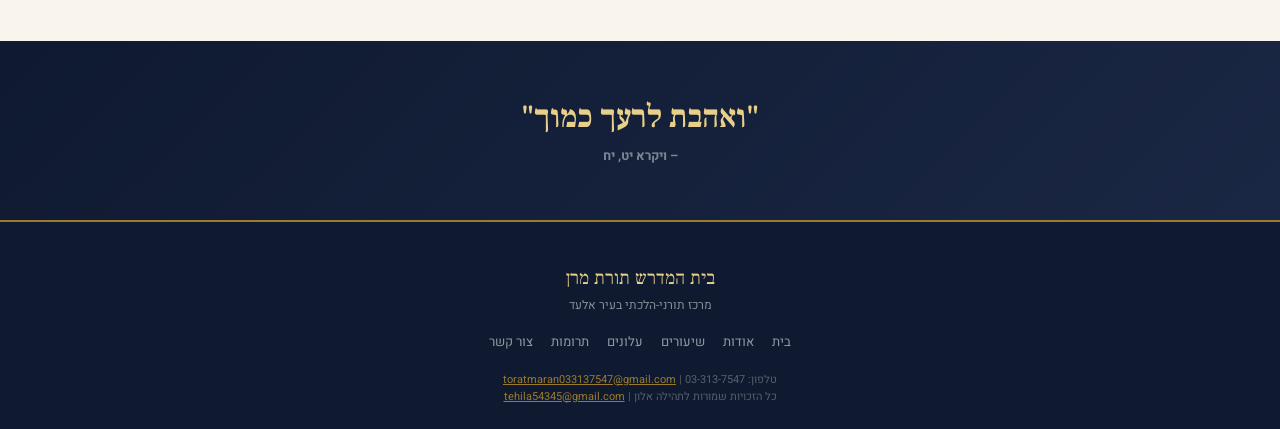
==== commit be030c08: "Update footer sections across multiple pages for consistency and added copyright information" ====
--- a/pages/about.html
+++ b/pages/about.html
@@ -534,7 +534,7 @@
         <a href="donations.html">תרומות</a>
         <a href="contact.html">צור קשר</a>
       </div>
-      <p class="footer-copy">טלפון: 03-313-7547 | <a href="mailto:toratmaran033137547@gmail.com">toratmaran033137547@gmail.com</a></p>
+      <p class="footer-copy">טלפון: 03-313-7547 | <a href="mailto:toratmaran033137547@gmail.com">toratmaran033137547@gmail.com</a><br/>כל הזכויות שמורות לתהילה אלון | <a href="mailto:tehila54345@gmail.com">tehila54345@gmail.com</a></p>
     </div>
   </footer>
 
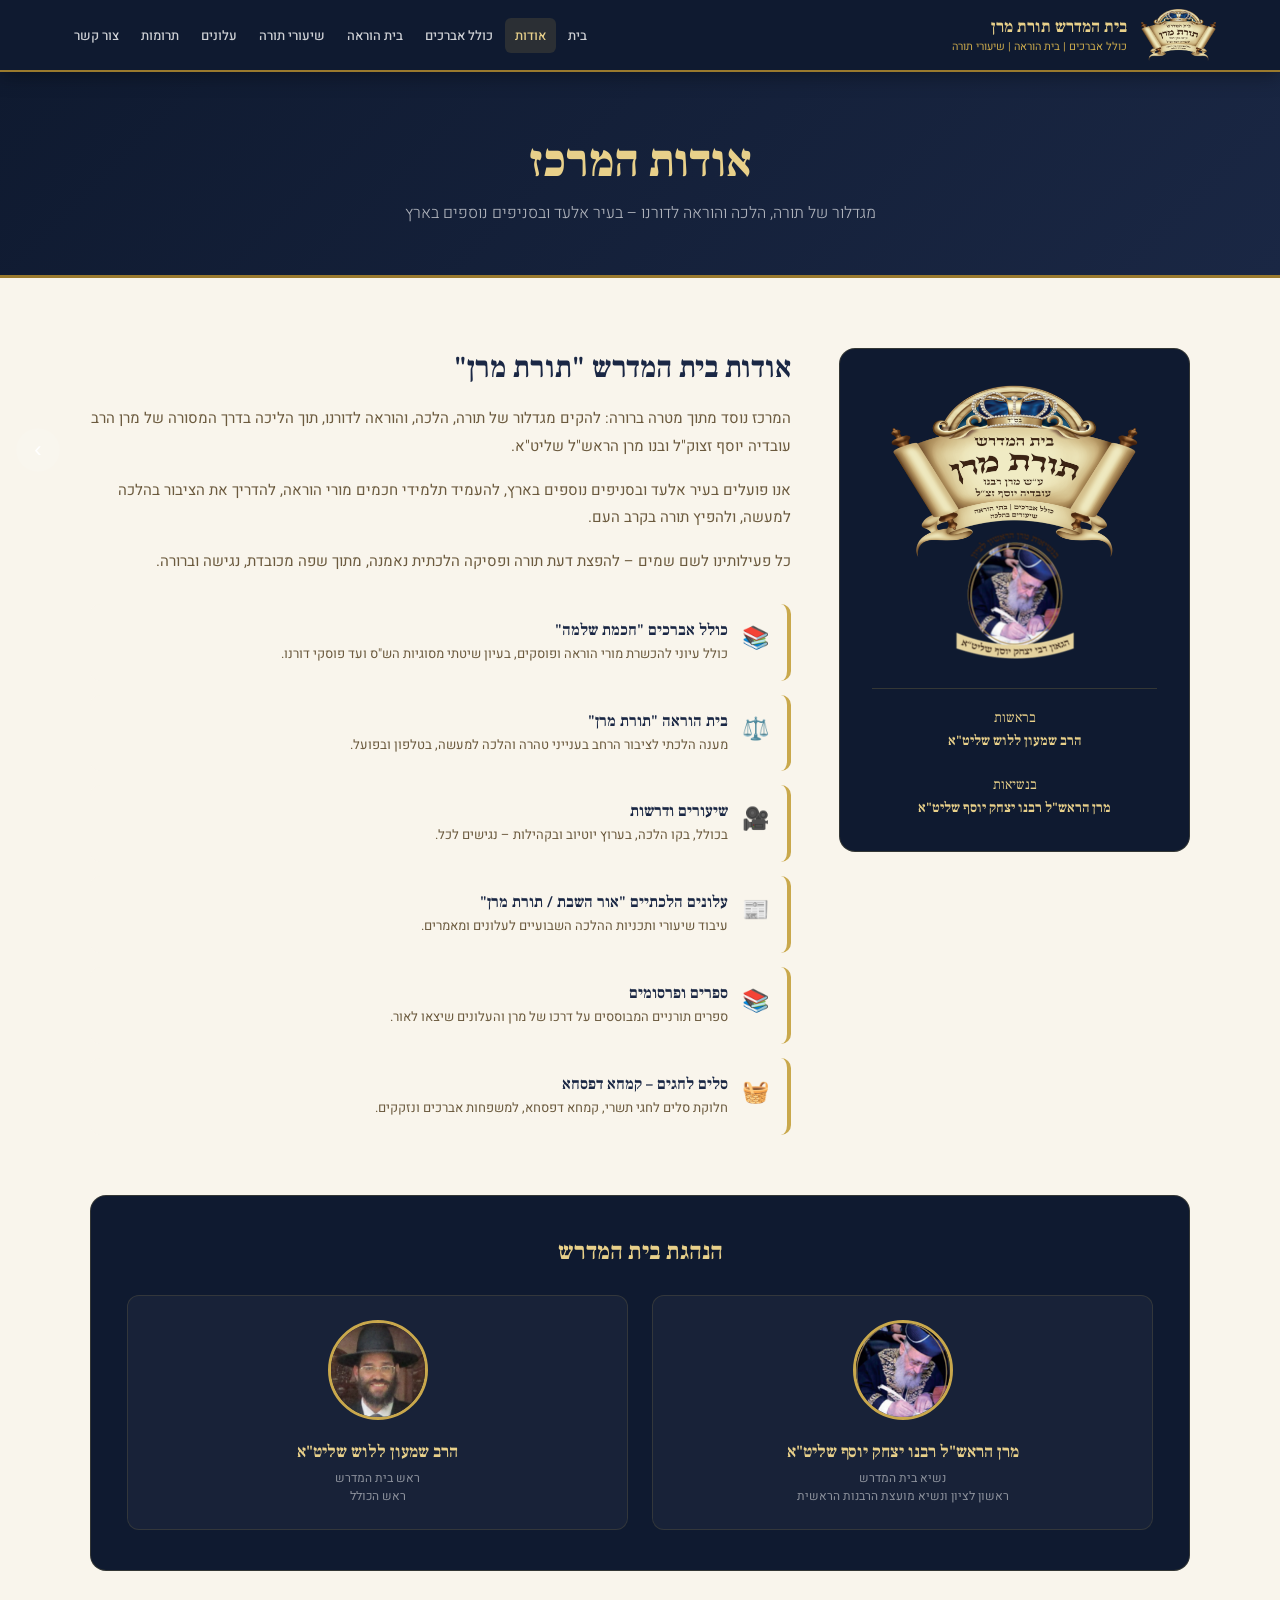
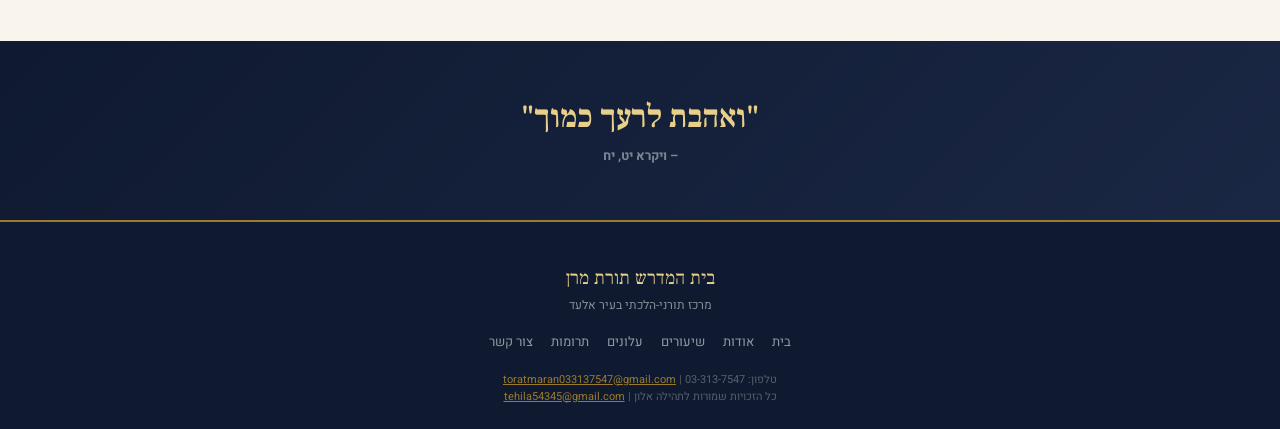
==== commit 034a86f3: "Enhance about.html with data attributes for CMS integration and improve alonot.html layout with new " ====
--- a/pages/about.html
+++ b/pages/about.html
@@ -1,10 +1,13 @@
 <!DOCTYPE html>
 <html lang="he" dir="rtl">
 <head>
+  <link rel="icon" type="image/png" href="../favicon.png" />
+  <link rel="apple-touch-icon" href="../favicon.png" />
   <meta charset="UTF-8" />
   <meta name="viewport" content="width=device-width, initial-scale=1.0" />
-  <title>אודות – בית המדרש תורת מרן</title>
-  <link href="https://fonts.googleapis.com/css2?family=Frank+Ruhl+Libre:wght@300;400;500;700;900&family=Heebo:wght@300;400;500;600&display=swap" rel="stylesheet" />
+<title>אודות בית המדרש תורת מרן – מרכז תורני הלכתי באלעד</title>
+<meta name="description" content="בית המדרש תורת מרן הוקם בעיר אלעד להפצת תורתו של מרן הרב עובדיה יוסף זצ\"ל. כולל אברכים, בית הוראה, שיעורים ועלונים לציבור הרחב." />
+<meta name="keywords" content="תורת מרן, בית מדרש אלעד, רב עובדיה יוסף, כולל תורני אלעד" />  <link href="https://fonts.googleapis.com/css2?family=Frank+Ruhl+Libre:wght@300;400;500;700;900&family=Heebo:wght@300;400;500;600&display=swap" rel="stylesheet" />
   <link rel="stylesheet" href="../css/style.css" />
   <style>
     .about-section { padding: 70px 24px; }
@@ -286,8 +289,8 @@
   </header>
 
   <div class="page-hero">
-    <h1>אודות המרכז</h1>
-    <p>מגדלור של תורה, הלכה והוראה לדורנו – בעיר אלעד ובסניפים נוספים בארץ</p>
+    <h1 data-cms="about_hero_title">אודות המרכז</h1>
+    <p data-cms="about_hero_sub">מגדלור של תורה, הלכה והוראה לדורנו – בעיר אלעד ובסניפים נוספים בארץ</p>
   </div>
 
   <section class="about-section">
@@ -298,7 +301,7 @@
           <img src="../images/logo-full.png" alt="תורת מרן" onerror="this.src='../images/logo.png'" />
           <div class="about-rabbi">
             <img src="../images/h.png" alt="הרב שמעון ללוש" onerror="this.style.display='none'" />
-            <p>
+            <p data-cms="about_sidebar_leadership">
               בראשות<br/>
               <strong>הרב שמעון ללוש שליט"א</strong><br/>
               <br/>
@@ -309,16 +312,16 @@
         </div>
 
         <div class="about-text">
-          <h2>אודות בית המדרש "תורת מרן"</h2>
+          <h2 data-cms="about_section_title">אודות בית המדרש "תורת מרן"</h2>
           <p data-cms="about_p1">
             המרכז נוסד מתוך מטרה ברורה: להקים מגדלור של תורה, הלכה, והוראה לדורנו, תוך הליכה
             בדרך המסורה של מרן הרב עובדיה יוסף זצוק"ל ובנו מרן הראש"ל שליט"א.
           </p>
-          <p>
+          <p data-cms="about_p2">
             אנו פועלים בעיר אלעד ובסניפים נוספים בארץ, להעמיד תלמידי חכמים מורי הוראה,
             להדריך את הציבור בהלכה למעשה, ולהפיץ תורה בקרב העם.
           </p>
-          <p>
+          <p data-cms="about_p3">
             כל פעילותינו לשם שמים – להפצת דעת תורה ופסיקה הלכתית נאמנה, מתוך שפה מכובדת,
             נגישה וברורה.
           </p>
@@ -327,43 +330,43 @@
             <div class="activity-row">
               <div class="icon">📚</div>
               <div>
-                <h4>כולל אברכים "חכמת שלמה"</h4>
-                <p>כולל עיוני להכשרת מורי הוראה ופוסקים, בעיון שיטתי מסוגיות הש"ס ועד פוסקי דורנו.</p>
+                <h4 data-cms="about_act1_title">כולל אברכים "חכמת שלמה"</h4>
+                <p data-cms="about_act1_text">כולל עיוני להכשרת מורי הוראה ופוסקים, בעיון שיטתי מסוגיות הש"ס ועד פוסקי דורנו.</p>
               </div>
             </div>
             <div class="activity-row">
               <div class="icon">⚖️</div>
               <div>
-                <h4>בית הוראה "תורת מרן"</h4>
-                <p>מענה הלכתי לציבור הרחב בענייני טהרה והלכה למעשה, בטלפון ובפועל.</p>
+                <h4 data-cms="about_act2_title">בית הוראה "תורת מרן"</h4>
+                <p data-cms="about_act2_text">מענה הלכתי לציבור הרחב בענייני טהרה והלכה למעשה, בטלפון ובפועל.</p>
               </div>
             </div>
             <div class="activity-row">
               <div class="icon">🎥</div>
               <div>
-                <h4>שיעורים ודרשות</h4>
-                <p>בכולל, בקו הלכה, בערוץ יוטיוב ובקהילות – נגישים לכל.</p>
+                <h4 data-cms="about_act3_title">שיעורים ודרשות</h4>
+                <p data-cms="about_act3_text">בכולל, בקו הלכה, בערוץ יוטיוב ובקהילות – נגישים לכל.</p>
               </div>
             </div>
             <div class="activity-row">
               <div class="icon">📰</div>
               <div>
-                <h4>עלונים הלכתיים "אור השבת / תורת מרן"</h4>
-                <p>עיבוד שיעורי ותכניות ההלכה השבועיים לעלונים ומאמרים.</p>
+                <h4 data-cms="about_act4_title">עלונים הלכתיים "אור השבת / תורת מרן"</h4>
+                <p data-cms="about_act4_text">עיבוד שיעורי ותכניות ההלכה השבועיים לעלונים ומאמרים.</p>
               </div>
             </div>
             <div class="activity-row">
               <div class="icon">📚</div>
               <div>
-                <h4>ספרים ופרסומים</h4>
-                <p>ספרים תורניים המבוססים על דרכו של מרן והעלונים שיצאו לאור.</p>
+                <h4 data-cms="about_act5_title">ספרים ופרסומים</h4>
+                <p data-cms="about_act5_text">ספרים תורניים המבוססים על דרכו של מרן והעלונים שיצאו לאור.</p>
               </div>
             </div>
             <div class="activity-row">
               <div class="icon">🧺</div>
               <div>
-                <h4>סלים לחגים – קמחא דפסחא</h4>
-                <p>חלוקת סלים לחגי תשרי, קמחא דפסחא, למשפחות אברכים ונזקקים.</p>
+                <h4 data-cms="about_act6_title">סלים לחגים – קמחא דפסחא</h4>
+                <p data-cms="about_act6_text">חלוקת סלים לחגי תשרי, קמחא דפסחא, למשפחות אברכים ונזקקים.</p>
               </div>
             </div>
           </div>
@@ -371,23 +374,23 @@
       </div>
 
       <div class="leadership-section">
-        <h3>הנהגת המרכז</h3>
+        <h3 data-cms="about_leadership_title">הנהגת בית המדרש</h3>
         <div class="leaders-grid">
           <div class="leader-card">
             <img src="../images/hh.png" alt="מרן הראש"ל" onerror="this.style.display='none'; this.nextElementSibling.style.display='flex';" />
             <div class="leader-placeholder" style="display:none;">
                 <img src="../images/hh.png" alt="מרן הראש"ל" />
             </div>
-            <h4>מרן הראש"ל רבנו יצחק יוסף שליט"א</h4>
-            <p>נשיא המרכז<br/>ראשון לציון ונשיא מועצת הרבנות הראשית</p>
+            <h4 data-cms="about_leader1_name">מרן הראש"ל רבנו יצחק יוסף שליט"א</h4>
+            <p data-cms="about_leader1_role">נשיא בית המדרש<br/>ראשון לציון ונשיא מועצת הרבנות הראשית</p>
           </div>
           <div class="leader-card">
             <img src="../images/h.jpg" alt="הרב שמעון ללוש" onerror="this.style.display='none'; this.nextElementSibling.style.display='flex';" />
             <div class="leader-placeholder" style="display:none;">
                 <img src="../images/h.jpg" alt="הרב שמעון ללוש" />
             </div>
-            <h4>הרב שמעון ללוש שליט"א</h4>
-            <p>ראש המרכז<br/>ראש הכולל</p>
+            <h4 data-cms="about_leader2_name">הרב שמעון ללוש שליט"א</h4>
+            <p data-cms="about_leader2_role">ראש בית המדרש<br/>ראש הכולל</p>
           </div>
         </div>
       </div>
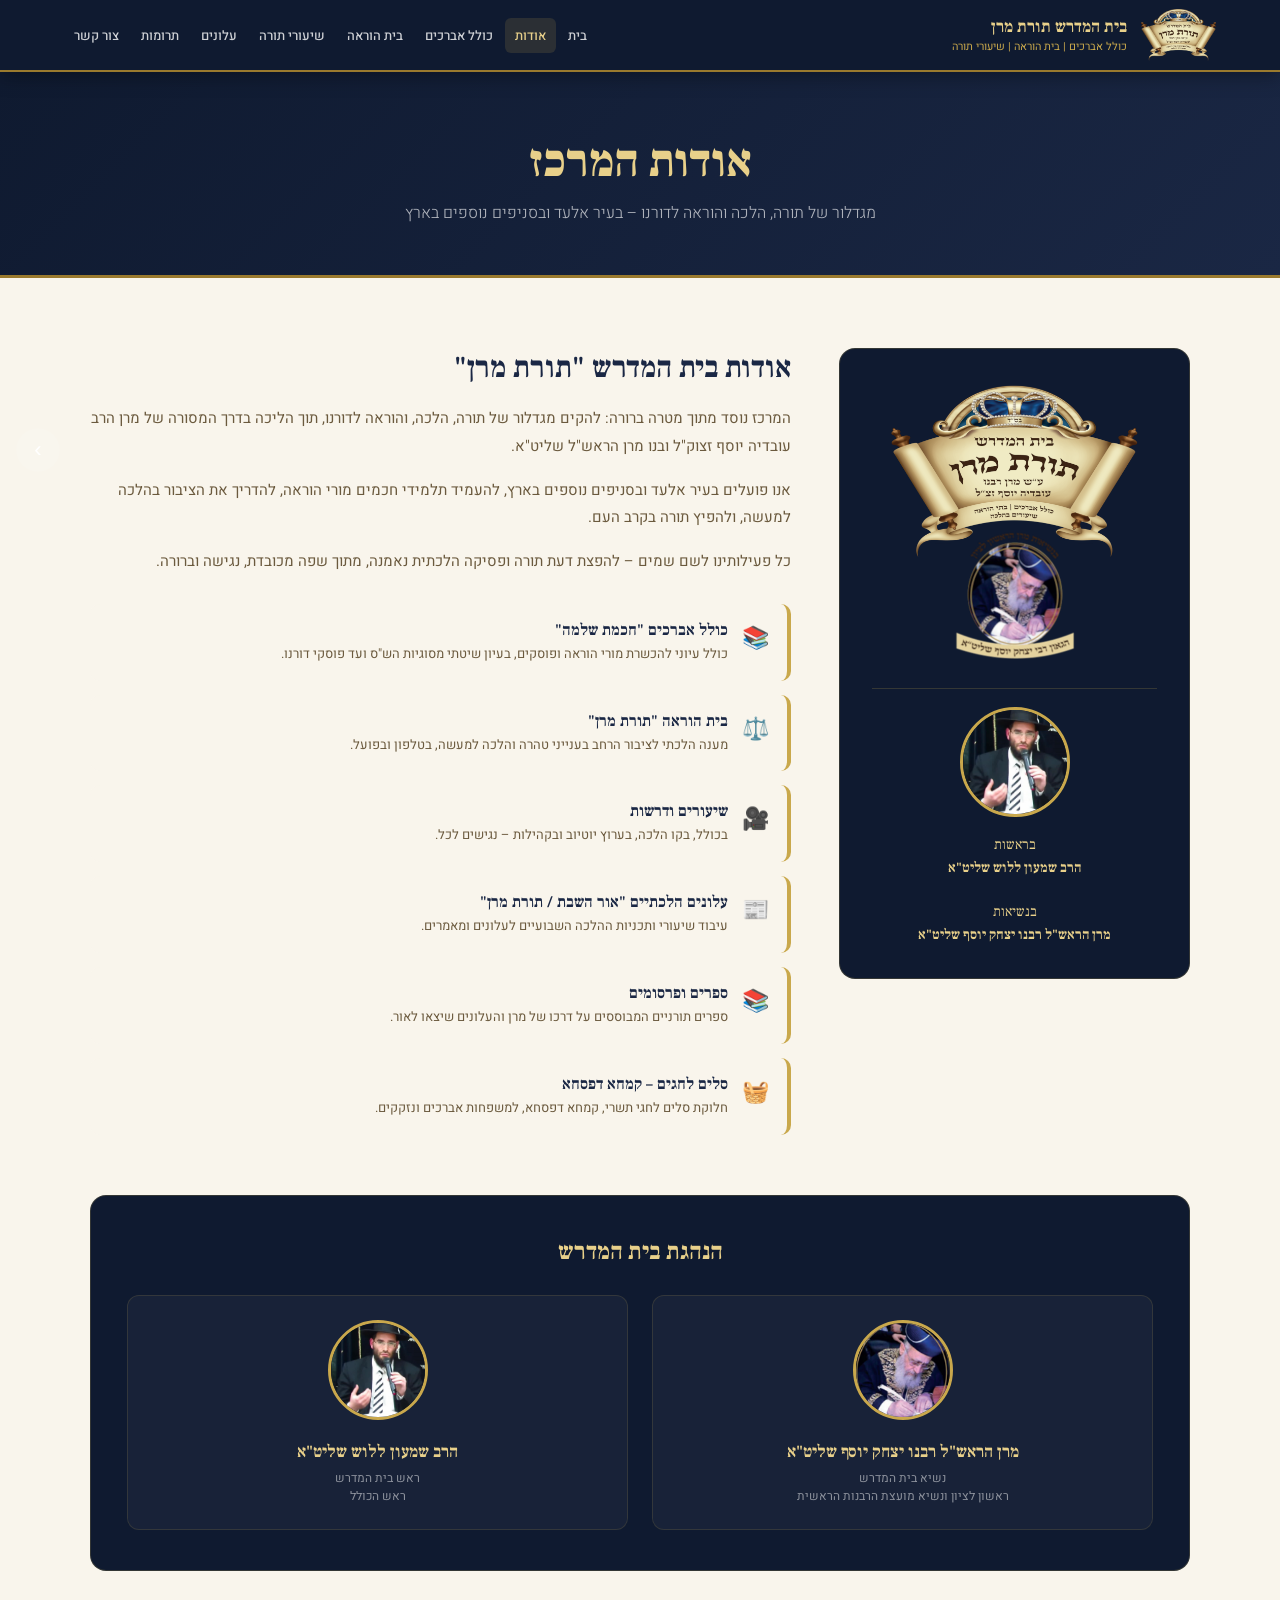
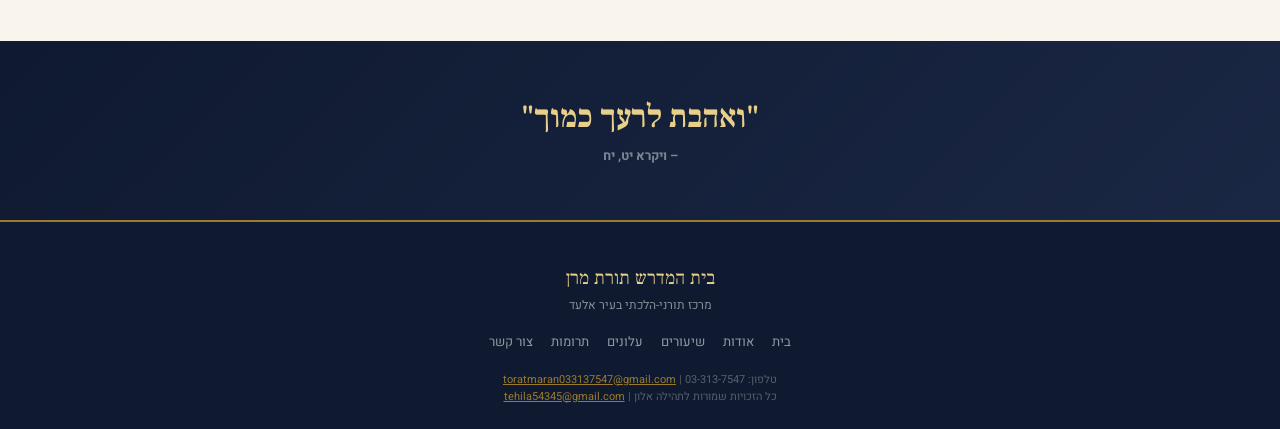
==== commit e698fc0b: "Fix image source for rabbi's photo in about page" ====
--- a/pages/about.html
+++ b/pages/about.html
@@ -300,7 +300,7 @@
         <div class="about-logo-wrap">
           <img src="../images/logo-full.png" alt="תורת מרן" onerror="this.src='../images/logo.png'" />
           <div class="about-rabbi">
-            <img src="../images/h.png" alt="הרב שמעון ללוש" onerror="this.style.display='none'" />
+            <img src="../images/h.jpg" alt="הרב שמעון ללוש" onerror="this.style.display='none'" />
             <p data-cms="about_sidebar_leadership">
               בראשות<br/>
               <strong>הרב שמעון ללוש שליט"א</strong><br/>
